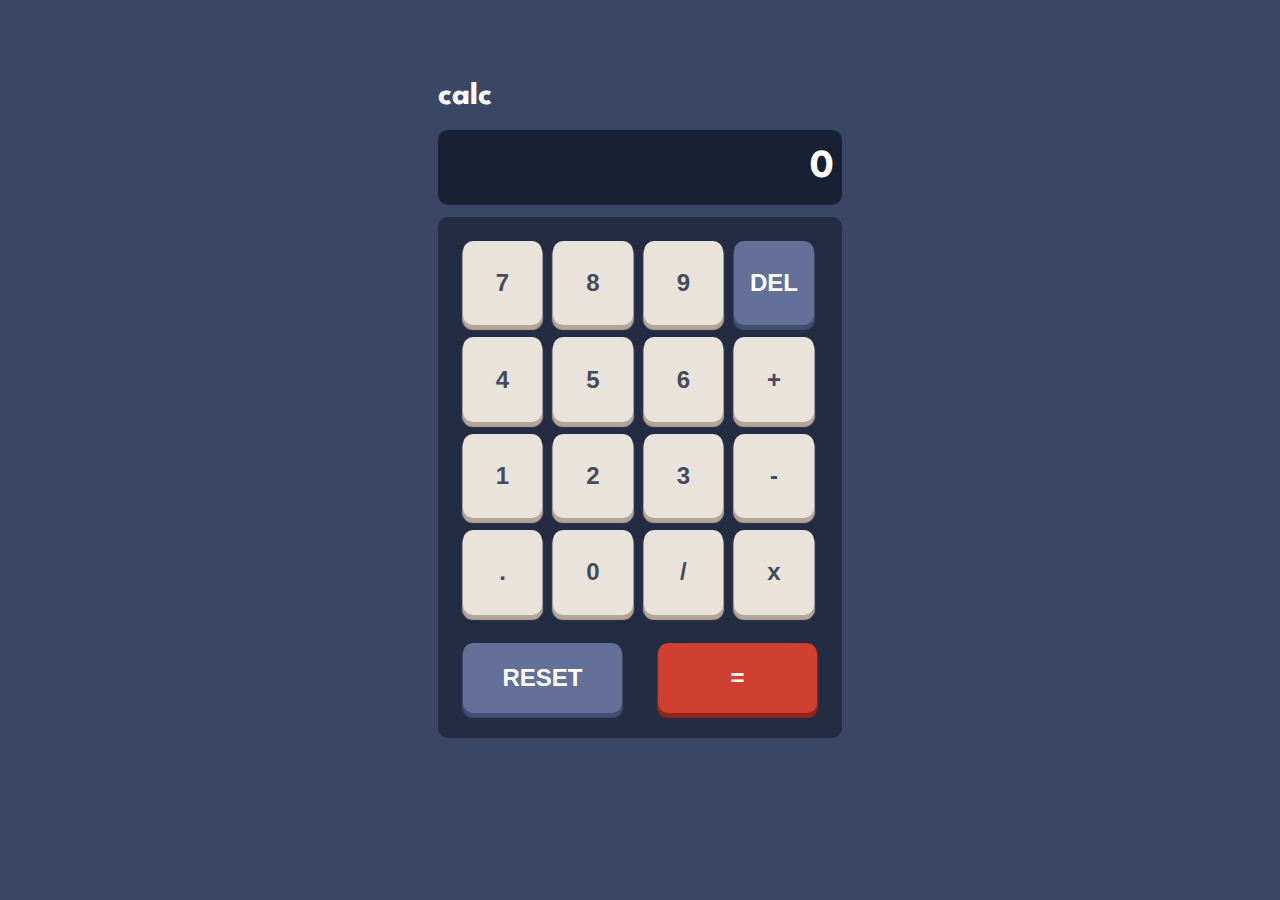
==== apps/calculator-app-main/index.html @ 74cbfd59 "new:calculator app completed" ====
<!DOCTYPE html>
<html lang="en">
  <head>
    <meta charset="UTF-8" />
    <meta name="viewport" content="width=device-width, initial-scale=1.0" />
    <!-- displays site properly based on user's device -->

    <link rel="stylesheet" href="./styles/calculator.css" />
    <link rel="stylesheet" href="./styles/themes.css" />
    <link rel="icon" type="image/png" sizes="32x32" href="./images/favicon-32x32.png" />
    <title>Frontend Mentor | Calculator app</title>
  </head>
  <body>
    <div class="container">
    <header>
      <h1>calc</h1>
      <div class="theme-box"></div>
    </header>
    <div class="calculator">
      <div id="display">
        <span id="display-led">0</span>
      </div>
      <div class="keypad">
        <div class="keypad-nums">
          <button value="7" id="seven">7</button>
          <button value="8" id="eight">8</button>
          <button value="9" id="nine">9</button>
          <button id="del">DEL</button>
          <button value="4" id="four">4</button>
          <button value="5" id="five">5</button>
          <button value="6" id="six">6</button>
          <button value="+" id="plus">+</button>
          <button value="1" id="one">1</button>
          <button value="2" id="two">2</button>
          <button value="3" id="three">3</button>
          <button value="-" id="minus">-</button>
          <button value="." id="dot">.</button>
          <button value="0" id="zero">0</button>
          <button value="/" id="div">/</button>
          <button value="*" id="times">x</button>
        </div>
        <div class="keypad-btns">
          <button id="reset">RESET</button>
          <button id="equal">=</button>
        </div>
      </div>
    </div>
    <script type="module" src="./src/keysHandles.js"></script>
    <script type="module" src="./src/scripts.js"></script>
  </body>
</html>
---- apps/calculator-app-main/styles/calculator.css ----
@import url("https://fonts.googleapis.com/css2?family=Fraunces:opsz,wght@9..144,700&family=League+Spartan:wght@700&display=swap");

* {
  transition: all 0.2s;
}

body {
  display: flex;
  flex-flow: column nowrap;
  align-items: center;
  justify-content: flex-start;

  box-sizing: border-box;
  margin: 0;
  padding: 5%;

  height: 100vh;
  width: 100vw;

  background-color: hsl(222, 26%, 31%);

  font-family: "League Spartan", sans-serif;

  color: hsl(0, 0%, 100%);
}

.container {
  width: 100%;
  height: 100%;
}

@media (min-width: 900px) {
  .container {
    width: 35%;
    height: 85%;
  }
}

header {
  display: flex;
  align-items: center;
  justify-content: space-between;
  width: 100%;
  height: 10%;
}

.calculator {
  height: 90%;
  width: 100%;
}

.calculator #display {
  display: flex;
  align-items: center;
  justify-content: flex-end;
  background-color: hsl(224, 36%, 15%);
  height: 10%;
  padding: 2% 2%;
  border-radius: 10px;
}

.calculator #display #display-led {
  font-weight: 700;
  font-size: 2.5rem;
}

.keypad {
  height: 80%;
  margin-top: 3%;
  padding: 6%;
  border-radius: 10px;
  background-color: hsl(223, 31%, 20%);
}

.keypad-nums button,
.keypad-btns button {
  background-color: hsl(30, 25%, 89%);
  border-radius: 10px;
  border: none;
  font-size: 1.5rem;
  font-weight: 700;
  color: hsl(221, 14%, 31%);

  box-shadow: 0px 4px 1px 1px hsl(28, 16%, 65%);

  cursor: pointer;
}

.keypad-nums button:hover,
.keypad-btns button:hover {
  filter: brightness(0.9);
}

.keypad-nums button:active,
.keypad-btns button:active {
  background-color: hsl(28, 16%, 65%);
  box-shadow: none;
  color: hsl(30, 25%, 89%);
}

#del,
#reset {
  background-color: hsl(225, 21%, 49%);
  color: hsl(0, 0%, 100%);
  box-shadow: 0px 4px 1px 1px hsl(224, 28%, 35%);
}

#del:hover,
#reset:hover {
  filter: brightness(0.9);
}

#del:active,
#reset:active {
  background-color: hsl(224, 28%, 35%);
  box-shadow: none;
  color: hsl(30, 25%, 89%);
}

#equal {
  background-color: hsl(6, 63%, 50%);
  color: hsl(0, 0%, 100%);
  box-shadow: 0px 4px 1px 1px hsl(6, 70%, 34%);
}

#equal:hover {
  filter: brightness(0.9);
}

#equal:active {
  background-color: hsl(6, 70%, 34%);
  box-shadow: none;
  color: hsl(30, 25%, 89%);
}

.keypad-nums {
  display: grid;
  height: 85%;
  grid-template-columns: repeat(4, 22.5%);
  grid-template-rows: repeat(4, 21%);
  gap: 3%;
}

.keypad-btns {
  display: flex;
  align-items: center;
  justify-content: space-between;
  width: 100%;
  height: 15%;
}

.keypad-btns button {
  text-align: center;
  width: 45%;
  height: 100%;
}
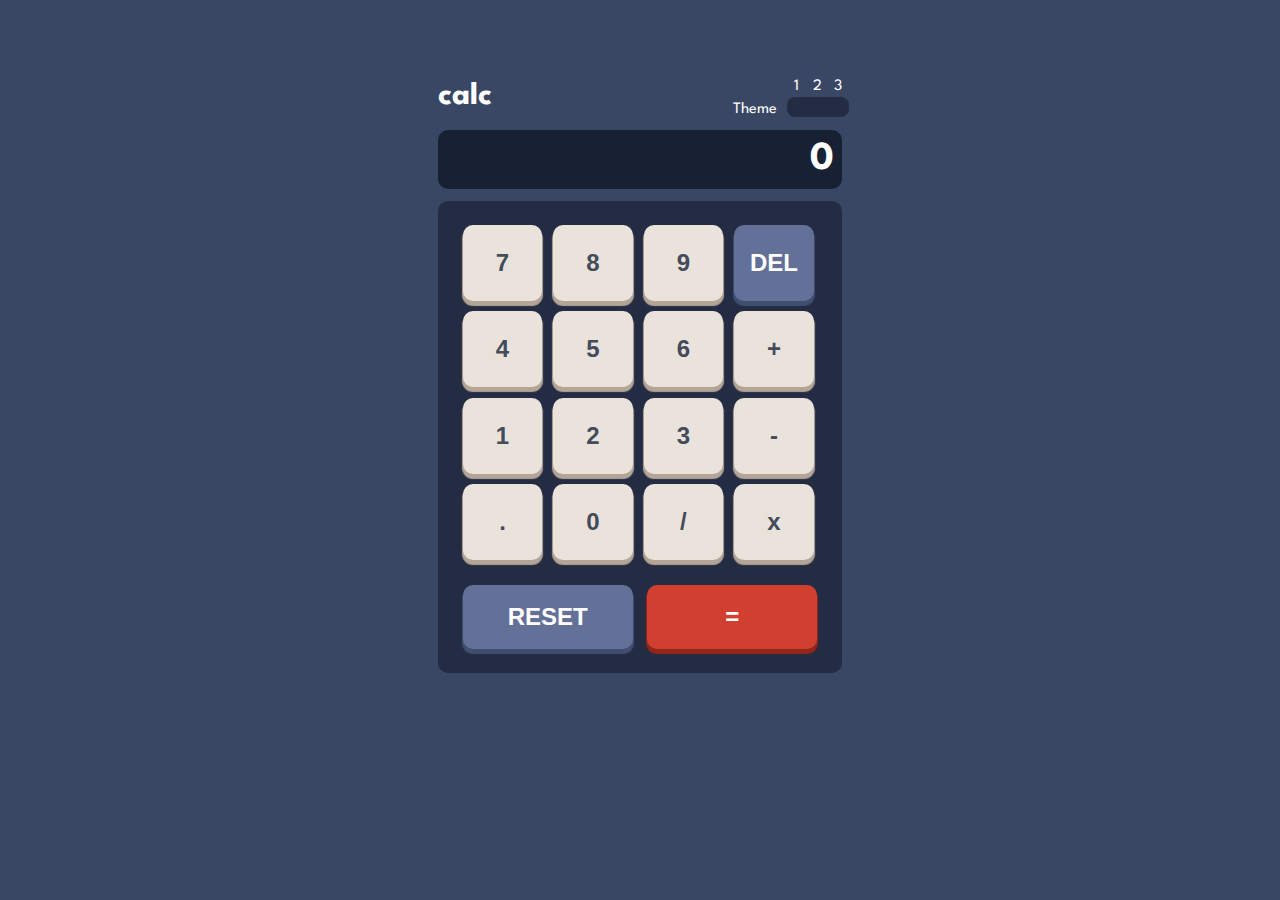
==== commit 193a8602: "feat: calc app theme switch" ====
--- a/apps/calculator-app-main/index.html
+++ b/apps/calculator-app-main/index.html
@@ -6,7 +6,6 @@
     <!-- displays site properly based on user's device -->
 
     <link rel="stylesheet" href="./styles/calculator.css" />
-    <link rel="stylesheet" href="./styles/themes.css" />
     <link rel="icon" type="image/png" sizes="32x32" href="./images/favicon-32x32.png" />
     <title>Frontend Mentor | Calculator app</title>
   </head>
@@ -14,7 +13,23 @@
     <div class="container">
     <header>
       <h1>calc</h1>
-      <div class="theme-box"></div>
+      <div class="theme-box">
+        <span>Theme</span>
+        <div class="theme-switch">
+            <span>1</span>
+            <span>2</span>
+            <span>3</span>
+            <label>
+              <input type="radio" name="theme" id="themeOne">
+            </label>
+            <label>
+              <input type="radio" name="theme" id="themeTwo">
+            </label>
+            <label>
+              <input type="radio" name="theme" id="themeThree">
+            </label>
+        </div>
+      </div>
     </header>
     <div class="calculator">
       <div id="display">
@@ -47,5 +62,6 @@
     </div>
     <script type="module" src="./src/keysHandles.js"></script>
     <script type="module" src="./src/scripts.js"></script>
+    <script src="./src/themes.js"></script>
   </body>
 </html>
--- a/apps/calculator-app-main/styles/calculator.css
+++ b/apps/calculator-app-main/styles/calculator.css
@@ -1,7 +1,36 @@
 @import url("https://fonts.googleapis.com/css2?family=Fraunces:opsz,wght@9..144,700&family=League+Spartan:wght@700&display=swap");
+
+:root {
+  /* backgrounds */
+
+  --main-background: hsl(222, 26%, 31%);
+  --keypad-background: hsl(223, 31%, 20%);
+  --screen-background: hsl(224, 36%, 15%);
+
+  /* keys */
+  --key-background: hsl(225, 21%, 49%);
+  --key-shadow: hsl(224, 28%, 35%);
+
+  --key-2-background: hsl(6, 63%, 50%);
+  --key-2-shadow: hsl(6, 70%, 34%);
+
+  --key-3-background: hsl(30, 25%, 89%);
+  --key-3-shadow: hsl(28, 16%, 65%);
+
+  /* text */
+  --text-1: hsl(221, 14%, 31%);
+  --text-2: hsl(0, 0%, 100%);
+  --text-3: hsl(0, 0%, 100%);
+}
 
 * {
   transition: all 0.2s;
+  box-sizing: border-box;
+}
+
+*:before,
+*:after {
+  box-sizing: border-box;
 }
 
 body {
@@ -17,11 +46,11 @@
   height: 100vh;
   width: 100vw;
 
-  background-color: hsl(222, 26%, 31%);
+  background-color: var(--main-background);
 
   font-family: "League Spartan", sans-serif;
 
-  color: hsl(0, 0%, 100%);
+  color: var(--text-2);
 }
 
 .container {
@@ -44,6 +73,55 @@
   height: 10%;
 }
 
+header .theme-box {
+  display: flex;
+  align-items: flex-end;
+  justify-content: center;
+  width: 25%;
+}
+
+.theme-box span {
+  margin-right: 10%;
+}
+
+.theme-box .theme-switch {
+  display: grid;
+  grid-template-columns: 1fr 1fr 1fr;
+  grid-template-rows: 1fr 1fr;
+  align-items: center;
+}
+
+.theme-box .theme-switch span {
+  text-align: center;
+}
+
+.theme-box label {
+  background-color: var(--keypad-background);
+}
+
+.theme-switch label:first-of-type {
+  border-top-left-radius: 8px;
+  border-bottom-left-radius: 8px;
+}
+
+.theme-switch label:last-of-type {
+  border-top-right-radius: 8px;
+  border-bottom-right-radius: 8px;
+}
+
+.theme-switch label input[type="radio"] {
+  -webkit-appearance: none;
+  appearance: none;
+  background-color: transparent;
+  width: 0.8rem;
+  height: 0.8rem;
+  border-radius: 50%;
+}
+
+.theme-switch label input[type="radio"]:checked {
+  background-color: var(--key-2-background);
+}
+
 .calculator {
   height: 90%;
   width: 100%;
@@ -53,7 +131,7 @@
   display: flex;
   align-items: center;
   justify-content: flex-end;
-  background-color: hsl(224, 36%, 15%);
+  background-color: var(--screen-background);
   height: 10%;
   padding: 2% 2%;
   border-radius: 10px;
@@ -69,19 +147,19 @@
   margin-top: 3%;
   padding: 6%;
   border-radius: 10px;
-  background-color: hsl(223, 31%, 20%);
+  background-color: var(--keypad-background);
 }
 
 .keypad-nums button,
 .keypad-btns button {
-  background-color: hsl(30, 25%, 89%);
+  background-color: var(--key-3-background);
   border-radius: 10px;
   border: none;
   font-size: 1.5rem;
   font-weight: 700;
-  color: hsl(221, 14%, 31%);
-
-  box-shadow: 0px 4px 1px 1px hsl(28, 16%, 65%);
+  color: var(--text-1);
+
+  box-shadow: 0px 4px 1px 1px var(--key-3-shadow);
 
   cursor: pointer;
 }
@@ -93,16 +171,16 @@
 
 .keypad-nums button:active,
 .keypad-btns button:active {
-  background-color: hsl(28, 16%, 65%);
+  background-color: var(--key-3-shadow);
   box-shadow: none;
-  color: hsl(30, 25%, 89%);
+  color: var(--key-3-background);
 }
 
 #del,
 #reset {
-  background-color: hsl(225, 21%, 49%);
-  color: hsl(0, 0%, 100%);
-  box-shadow: 0px 4px 1px 1px hsl(224, 28%, 35%);
+  background-color: var(--key-background);
+  color: var(--text-3);
+  box-shadow: 0px 4px 1px 1px var(--key-shadow);
 }
 
 #del:hover,
@@ -112,15 +190,14 @@
 
 #del:active,
 #reset:active {
-  background-color: hsl(224, 28%, 35%);
+  background-color: var(--key-shadow);
   box-shadow: none;
-  color: hsl(30, 25%, 89%);
 }
 
 #equal {
-  background-color: hsl(6, 63%, 50%);
-  color: hsl(0, 0%, 100%);
-  box-shadow: 0px 4px 1px 1px hsl(6, 70%, 34%);
+  background-color: var(--key-2-background);
+  color: var(--text-2);
+  box-shadow: 0px 4px 1px 1px var(--key-2-shadow);
 }
 
 #equal:hover {
@@ -128,9 +205,9 @@
 }
 
 #equal:active {
-  background-color: hsl(6, 70%, 34%);
+  background-color: var(--key-2-shadow);
   box-shadow: none;
-  color: hsl(30, 25%, 89%);
+  color: var(--key-3-background);
 }
 
 .keypad-nums {
@@ -151,6 +228,6 @@
 
 .keypad-btns button {
   text-align: center;
-  width: 45%;
+  width: 48%;
   height: 100%;
 }
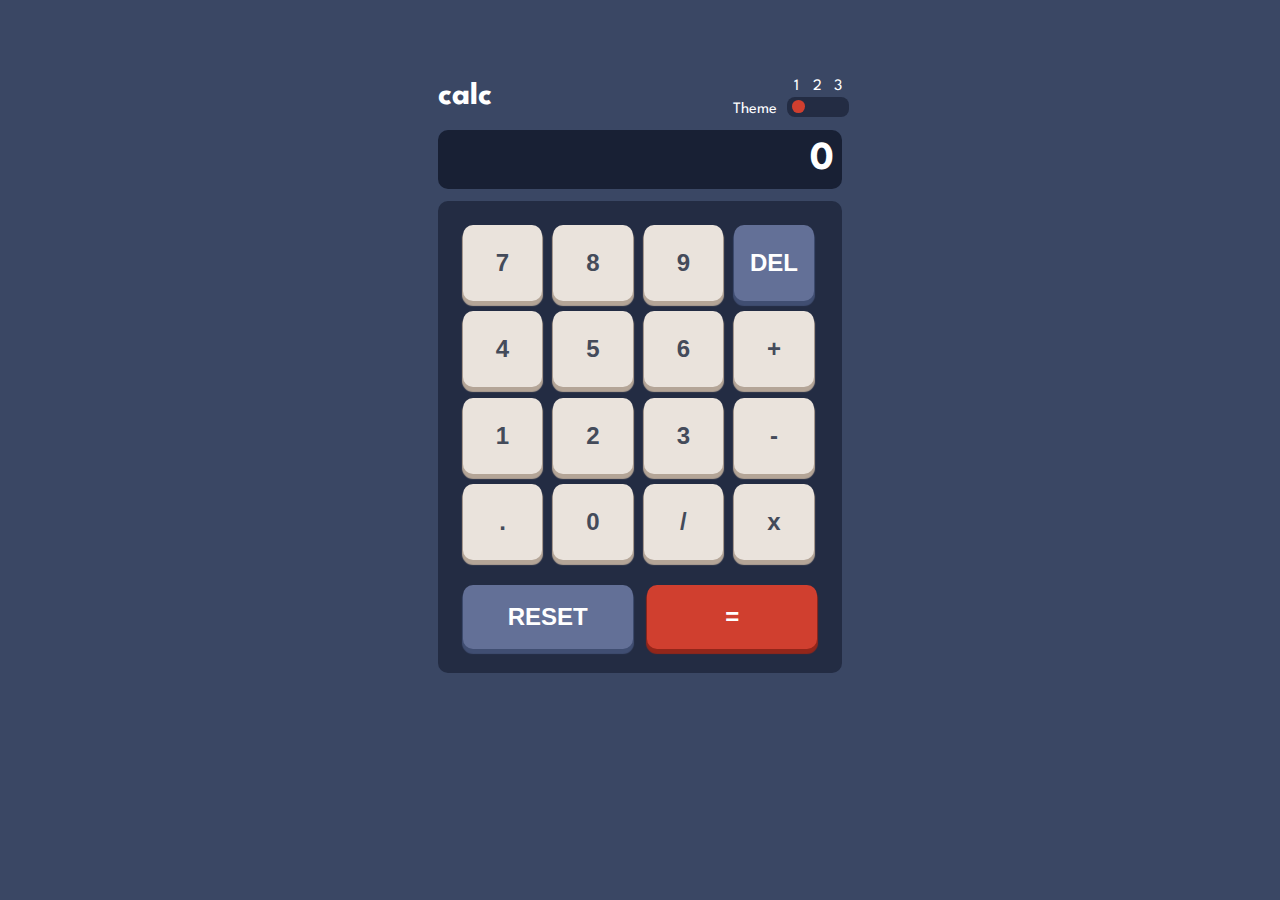
==== commit de78a71f: "fix:unchecked switch" ====
--- a/apps/calculator-app-main/index.html
+++ b/apps/calculator-app-main/index.html
@@ -20,7 +20,7 @@
             <span>2</span>
             <span>3</span>
             <label>
-              <input type="radio" name="theme" id="themeOne">
+              <input type="radio" name="theme" id="themeOne" checked>
             </label>
             <label>
               <input type="radio" name="theme" id="themeTwo">
